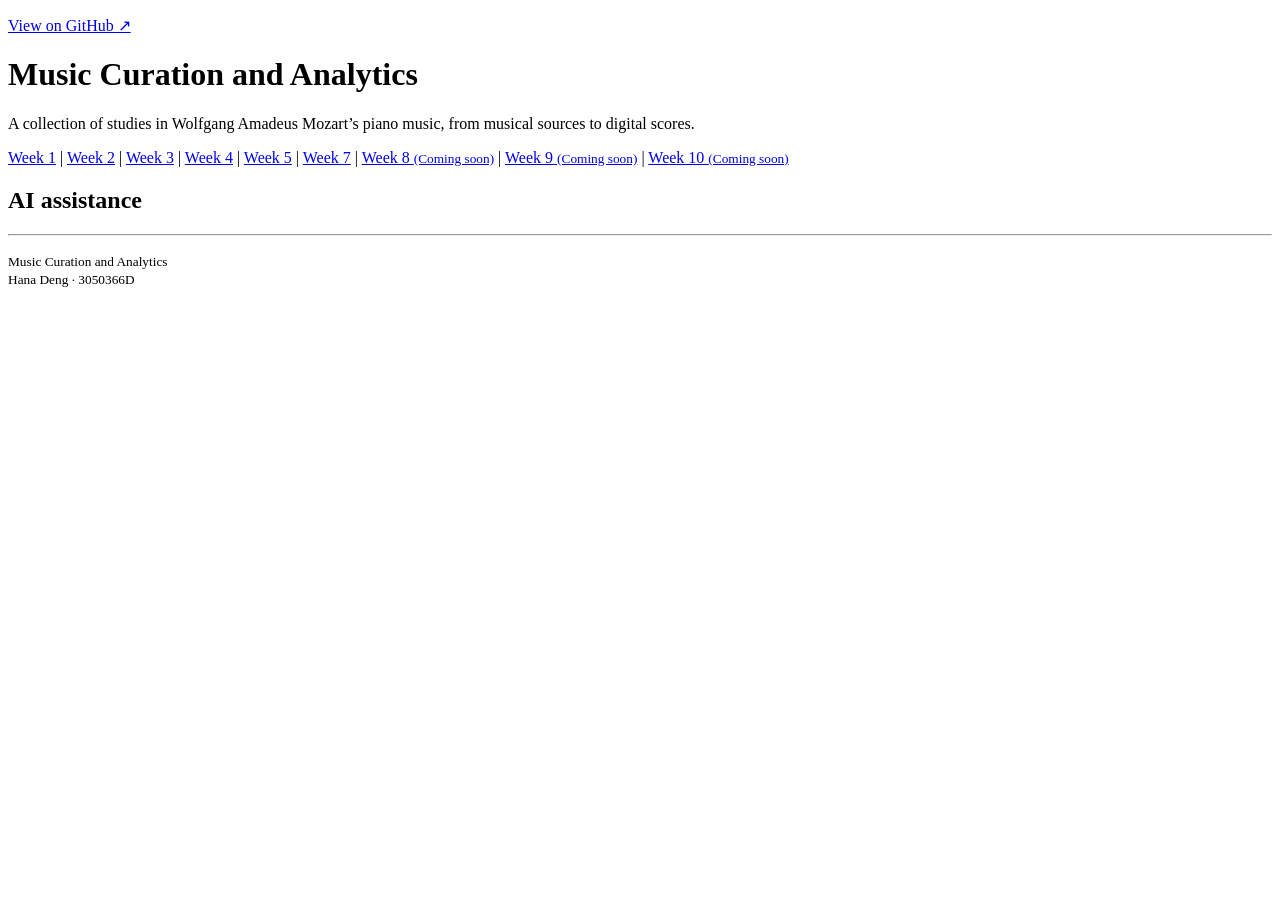
==== index.html @ 4ced94b1 "Update index.html" ====
<!doctype html>
<html lang="en">
  <head>
    <meta charset="utf-8">
    <meta name="viewport" content="width=device-width, initial-scale=1">
    <title>Home | Music Curation and Analytics</title>
  </head>
  <body>
    <p>
  <a href="https://github.com/dengyuhan0318-web/MCA-2026">View on GitHub ↗</a>
    </p>
      <h1>Music Curation and Analytics</h1>
      <p>A collection of studies in Wolfgang Amadeus Mozart’s piano music, from musical sources to digital scores.</p>
      <nav class="week-nav" aria-label="Portfolio weeks">
        <a  href="week-1.html">Week 1</a> |
        <a  href="week-2.html">Week 2</a> |
        <a  href="verovio.html">Week 3</a> |
        <a  href="week-4.html">Week 4</a> |
        <a  href="week-5.html">Week 5</a> |
        <a  href="week-7.html">Week 7</a> |
        <a href="week-8.html">Week 8 <small>(Coming soon)</small></a> |
        <a href="week-9.html">Week 9 <small>(Coming soon)</small></a> |
        <a href="week-10.html">Week 10 <small>(Coming soon)</small></a>
      </nav>
    <h2>AI assistance</h2>
<p>
  
</p>
    <footer>
  <hr>
  <p>
    <small>
      Music Curation and Analytics<br>
      Hana Deng · 3050366D
    </small>
  </p>
</footer>
  </body>
</html>
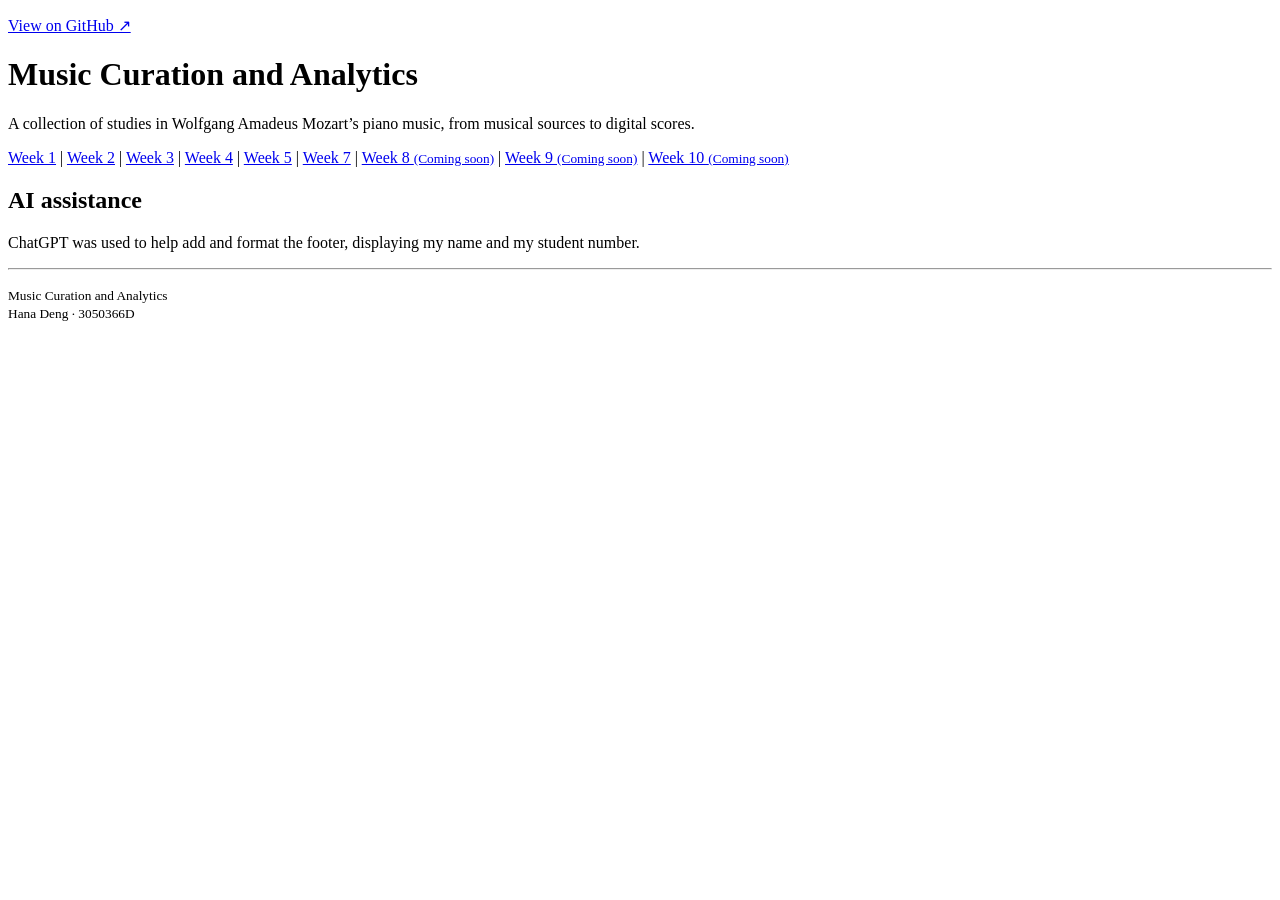
==== commit 516f52ed: "Update index.html" ====
--- a/index.html
+++ b/index.html
@@ -23,9 +23,9 @@
         <a href="week-10.html">Week 10 <small>(Coming soon)</small></a>
       </nav>
     <h2>AI assistance</h2>
-<p>
-  
-</p>
+    <p>
+  ChatGPT was used to help add and format the footer, displaying my name and my student number.
+    </p>
     <footer>
   <hr>
   <p>
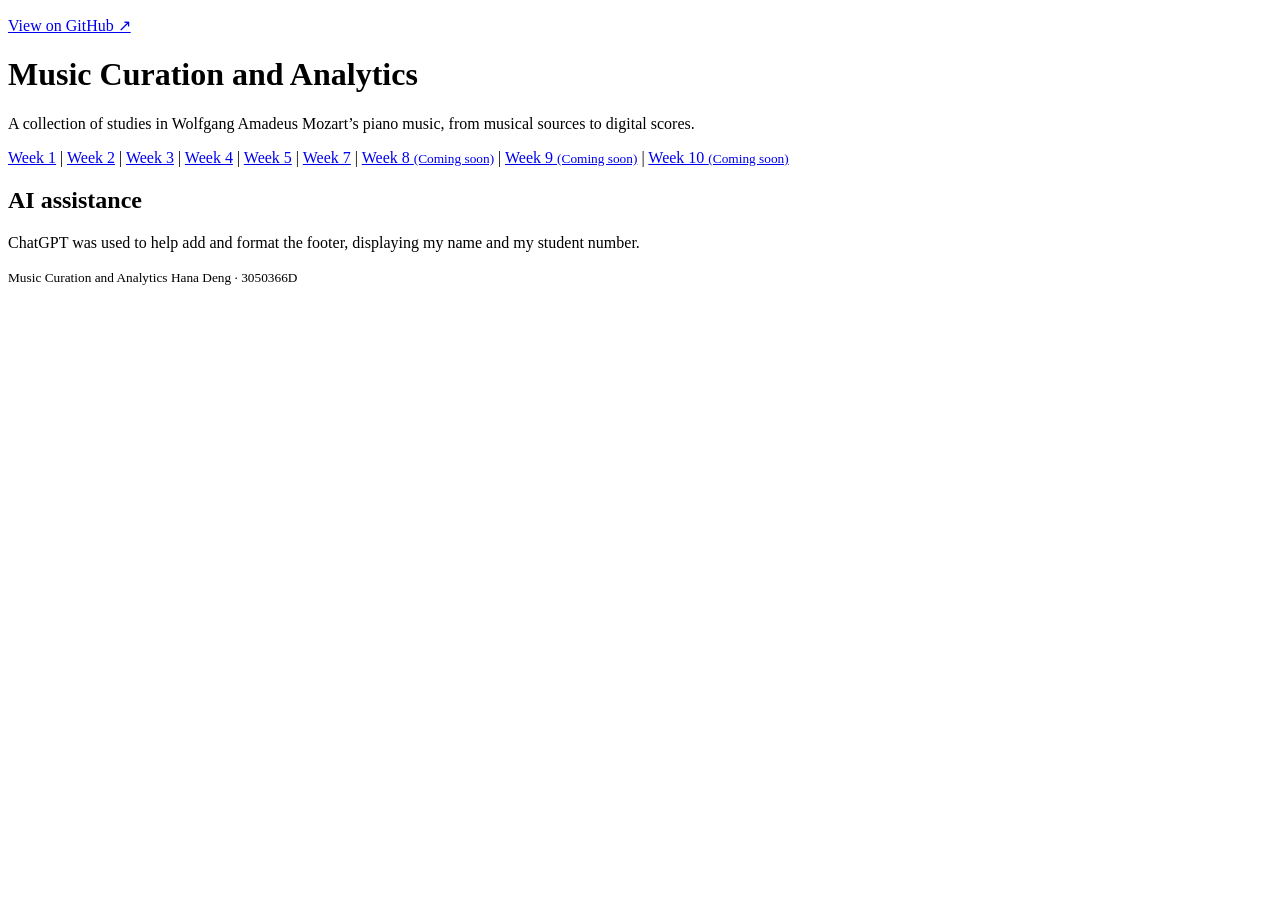
==== commit 22852c69: "Update index.html" ====
--- a/index.html
+++ b/index.html
@@ -27,10 +27,9 @@
   ChatGPT was used to help add and format the footer, displaying my name and my student number.
     </p>
     <footer>
-  <hr>
   <p>
     <small>
-      Music Curation and Analytics<br>
+      Music Curation and Analytics
       Hana Deng · 3050366D
     </small>
   </p>
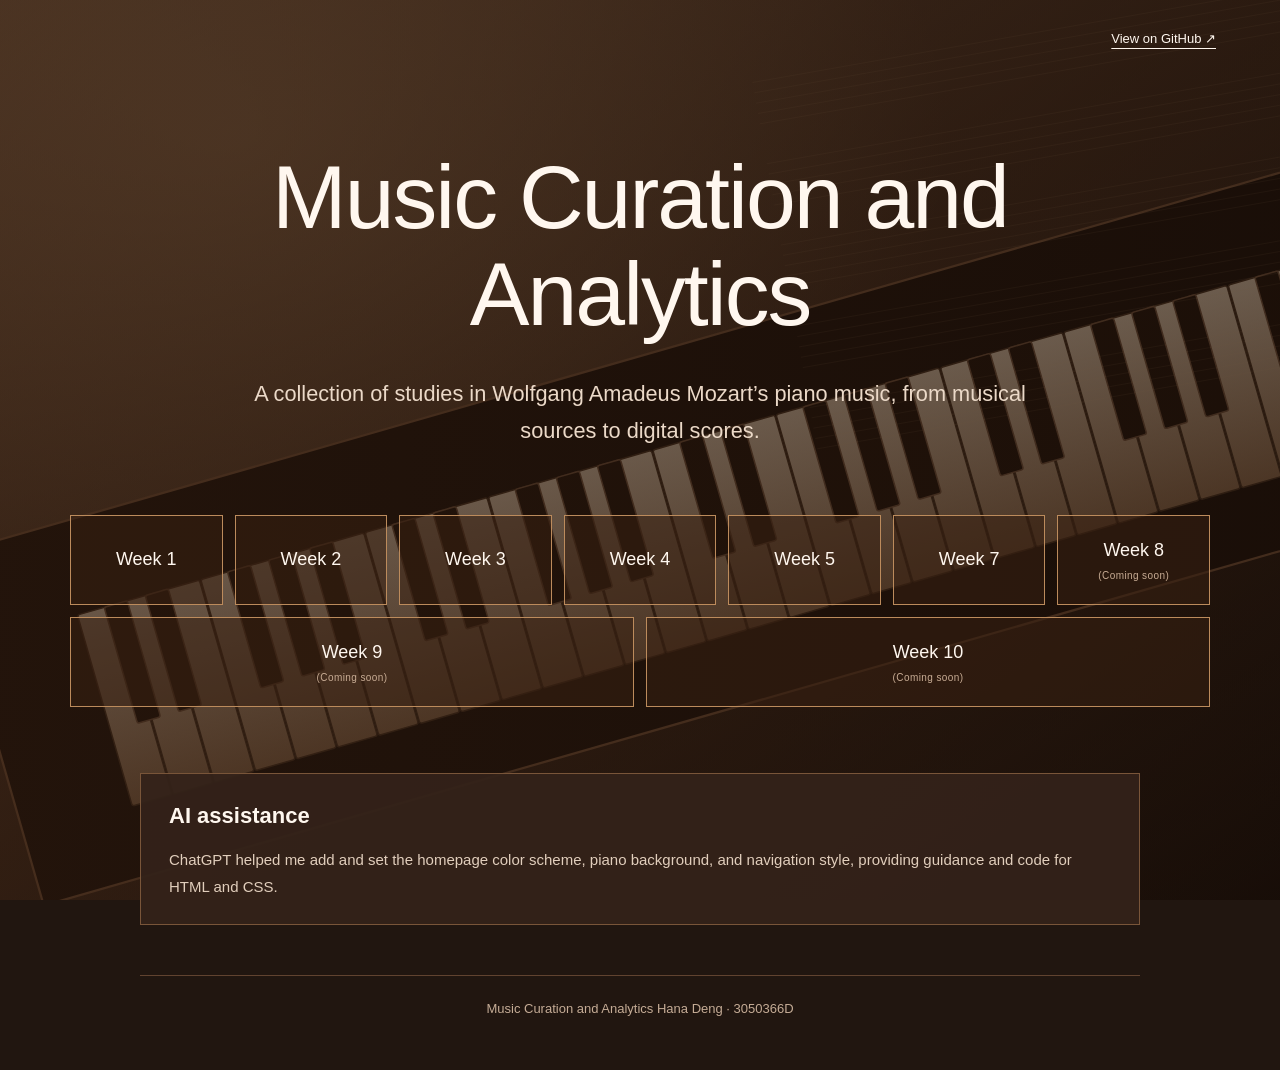
==== commit 4f87f1f3: "Update index.html" ====
--- a/index.html
+++ b/index.html
@@ -1,9 +1,118 @@
 <!doctype html>
-<html lang="en">
+<html>
   <head>
-    <meta charset="utf-8">
-    <meta name="viewport" content="width=device-width, initial-scale=1">
     <title>Home | Music Curation and Analytics</title>
+    <link rel="stylesheet" href="portfolio.css?v=20261117">
+ <style>
+  /* 1. Piano background, brown overlay and page spacing */
+  body {
+    min-height: 100vh;
+    margin: 0;
+    padding: 28px 5vw;
+    text-align: center;
+    background-color: #211610;
+    background-image:
+      linear-gradient(
+        90deg,
+        rgba(39, 22, 12, 0.62),
+        rgba(24, 13, 7, 0.55)
+      ),
+      url("piano-background-brown.svg");
+    background-position: center;
+    background-size: cover;
+    background-repeat: no-repeat;
+    background-attachment: fixed;
+  }
+
+  /* 2. GitHub link at the top of the page */
+  body > p:first-of-type {
+    margin: 0;
+    text-align: right;
+    font-size: 13px;
+  }
+
+  /* 3. Main heading */
+  body > h1 {
+    max-width: 1000px;
+    margin: 100px auto 32px;
+    font-size: clamp(44px, 7vw, 108px);
+    font-weight: 500;
+    line-height: 1.08;
+    letter-spacing: -2px;
+  }
+
+  /* 4. Introduction below the main heading */
+  body > h1 + p {
+    max-width: 800px;
+    margin: 0 auto 60px;
+    color: #ebd9c8;
+    font-size: clamp(17px, 1.7vw, 25px);
+    line-height: 1.7;
+  }
+
+  /* 5. Navigation layout and hidden text separators */
+  .week-nav {
+    margin: 0 auto 60px;
+    gap: 0;
+    font-size: 0;
+  }
+
+  /* 6. Navigation buttons with vertically stacked text */
+  .week-nav a {
+    display: flex;
+    flex-direction: column;
+    align-items: center;
+    justify-content: center;
+    flex: 1 1 140px;
+    min-height: 90px;
+    margin: 6px;
+    font-size: 18px;
+    white-space: normal;
+  }
+
+  /* 7. AI assistance heading and statement */
+  body > h2 {
+    max-width: 1000px;
+    margin: 50px auto 0;
+    padding: 24px 28px 12px;
+    border: 1px solid #795539;
+    border-bottom: 0;
+    background: rgba(51, 34, 25, 0.92);
+    text-align: left;
+    font-size: 22px;
+  }
+
+  body > h2 + p {
+    max-width: 1000px;
+    margin: 0 auto 50px;
+    padding: 0 28px 24px;
+    border: 1px solid #795539;
+    border-top: 0;
+    background: rgba(51, 34, 25, 0.92);
+    color: #e1cebc;
+    text-align: left;
+    font-size: 15px;
+    line-height: 1.8;
+  }
+
+  /* 8. Footer */
+  footer {
+    display: block;
+    max-width: 1000px;
+    margin: 0 auto;
+    padding: 22px 0;
+    border-top: 1px solid #614330;
+    text-align: center;
+  }
+
+  footer p {
+    margin: 0;
+  }
+
+  footer small {
+    font-size: 13px;
+  }
+</style>
   </head>
   <body>
     <p>
@@ -24,7 +133,7 @@
       </nav>
     <h2>AI assistance</h2>
     <p>
-  ChatGPT was used to help add and format the footer, displaying my name and my student number.
+  ChatGPT helped me add and set the homepage color scheme, piano background, and navigation style, providing guidance and code for HTML and CSS.
     </p>
     <footer>
   <p>
--- a/portfolio.css
+++ b/portfolio.css
@@ -0,0 +1 @@
+*{box-sizing:border-box}html{color-scheme:dark}body{margin:0;font-family:Arial,Helvetica,sans-serif;color:#fff7ef;background:#211610;line-height:1.65}a{color:inherit;text-underline-offset:5px}a:hover{color:#efc99e}a:focus-visible{outline:3px solid #f6dbb8;outline-offset:6px}.skip{position:absolute;top:-100px;background:#fff;color:#000;padding:12px;z-index:9}.skip:focus{top:0}.home{min-height:100svh;display:flex;flex-direction:column;background:linear-gradient(90deg,rgba(39,22,12,.62),rgba(24,13,7,.55)),url('piano-background-brown.svg') center/cover fixed}.home-top,.page-top{padding:26px 5vw;display:flex;align-items:center;justify-content:space-between;gap:25px;font-size:12px;letter-spacing:1.7px}.home-top>span{color:#d6c3b3}.home-top a,.page-top a{text-decoration:none}.hero{flex:1;width:100%;padding:clamp(70px,11vh,160px) 5vw 85px;text-align:center;display:flex;flex-direction:column;justify-content:center;align-items:center}.eyebrow{color:#dfbc96;letter-spacing:3.5px;font-size:12px;font-weight:700}.hero h1{font-size:clamp(44px,6.9vw,108px);font-weight:500;line-height:1.06;letter-spacing:-3px;margin:20px 0 30px}.intro{font-size:clamp(17px,1.7vw,25px);line-height:1.6;color:#ebd9c8;margin:0 0 58px}.week-nav{display:flex;gap:9px;flex-wrap:wrap;justify-content:center;width:100%;max-width:1450px}.week-nav a{min-width:105px;flex:1;border:1px solid #bc8b5c;background:rgba(55,32,18,.55);text-align:center;text-decoration:none;padding:16px 10px;font-size:18px;white-space:nowrap;transition:background .15s,border-color .15s}.week-nav a:hover,.week-nav a[aria-current]{background:#785033;border-color:#e4ba88;color:white}.week-nav small{display:block;font-size:10px;letter-spacing:.4px;color:#c9ad95;margin-top:2px}.home .week-nav a{display:flex;align-items:center;justify-content:center}footer{padding:22px 5vw;color:#c5ac96;font-size:13px;display:flex;justify-content:space-between;gap:20px}.page-top{border-bottom:1px solid #4c3527;letter-spacing:0;font-size:14px}.brand{font-weight:700}.page{max-width:1000px;margin:auto;padding:55px 30px 70px}.week-heading{border-bottom:1px solid #614330;margin-bottom:40px;padding-bottom:22px}.week-heading p{margin:7px 0 0;color:#ceb39a}.page article{max-width:810px}.page h1{font-size:clamp(30px,4vw,46px);line-height:1.2;letter-spacing:-1px;font-weight:500;margin:0 0 32px}.page h2{font-size:26px;line-height:1.3;margin-top:40px}.page h3{font-size:20px;margin-top:30px}.page p,.page li{color:#e1cebc;font-size:17px}.page li{padding-left:6px;margin:0 0 20px}.page strong{color:#fff4e9}.page .lead{font-size:20px;color:#dbbc9e}.score-card{padding:30px;border:1px solid #795539;background:#332219;margin:36px 0}.score-card h2{margin:10px 0}.actions{display:flex;gap:22px;flex-wrap:wrap;align-items:center;margin:28px 0}.primary{display:inline-block;background:#805435;border:1px solid #c99764;color:white;padding:13px 18px;text-decoration:none;font-size:15px}.page article a:not(.primary),.bottom-nav a{color:#efc99e}.page article a:not(.primary):hover,.bottom-nav a:hover{color:#fff4e9}.page .hint{font-size:13px;color:#cfb299}dl>div{display:grid;grid-template-columns:140px 1fr;border-bottom:1px solid #583e2c;padding:14px 0}dt{color:#ccb094}dd{margin:0}.bottom-nav{display:flex;justify-content:space-between;border-top:1px solid #614330;margin:50px 0 35px;padding-top:24px}.interior .week-nav{gap:8px}.interior .week-nav a{min-width:80px;font-size:13px;padding:10px 8px}.interior footer{border-top:1px solid #4c3527}@media(max-width:700px){.hero{padding:70px 22px 50px}.hero h1{letter-spacing:-1.5px}.intro br{display:none}.intro{margin-bottom:35px}.week-nav a{flex:1 1 28%;min-width:90px}.home-top{font-size:10px;letter-spacing:1px}.home-top,.page-top{padding:22px}.page{padding:35px 22px}.score-card{padding:22px}footer{flex-direction:column;gap:2px}.page-top{align-items:flex-start}.brand{max-width:210px}.actions{gap:18px}}
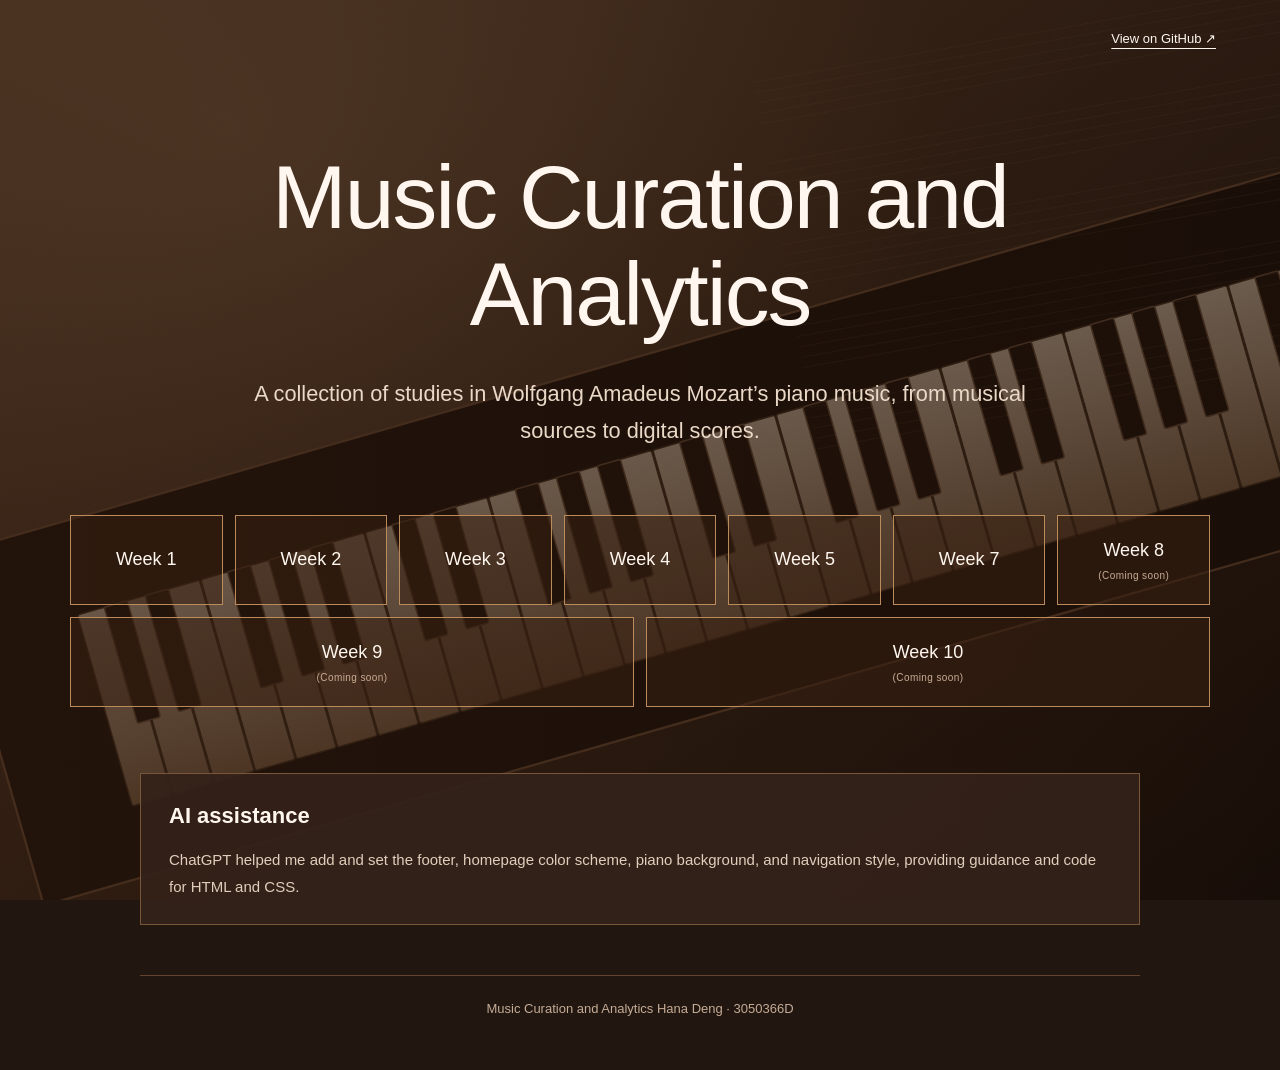
==== commit c4b1b3d7: "Update index.html" ====
--- a/index.html
+++ b/index.html
@@ -133,7 +133,7 @@
       </nav>
     <h2>AI assistance</h2>
     <p>
-  ChatGPT helped me add and set the homepage color scheme, piano background, and navigation style, providing guidance and code for HTML and CSS.
+  ChatGPT helped me add and set the footer, homepage color scheme, piano background, and navigation style, providing guidance and code for HTML and CSS.
     </p>
     <footer>
   <p>
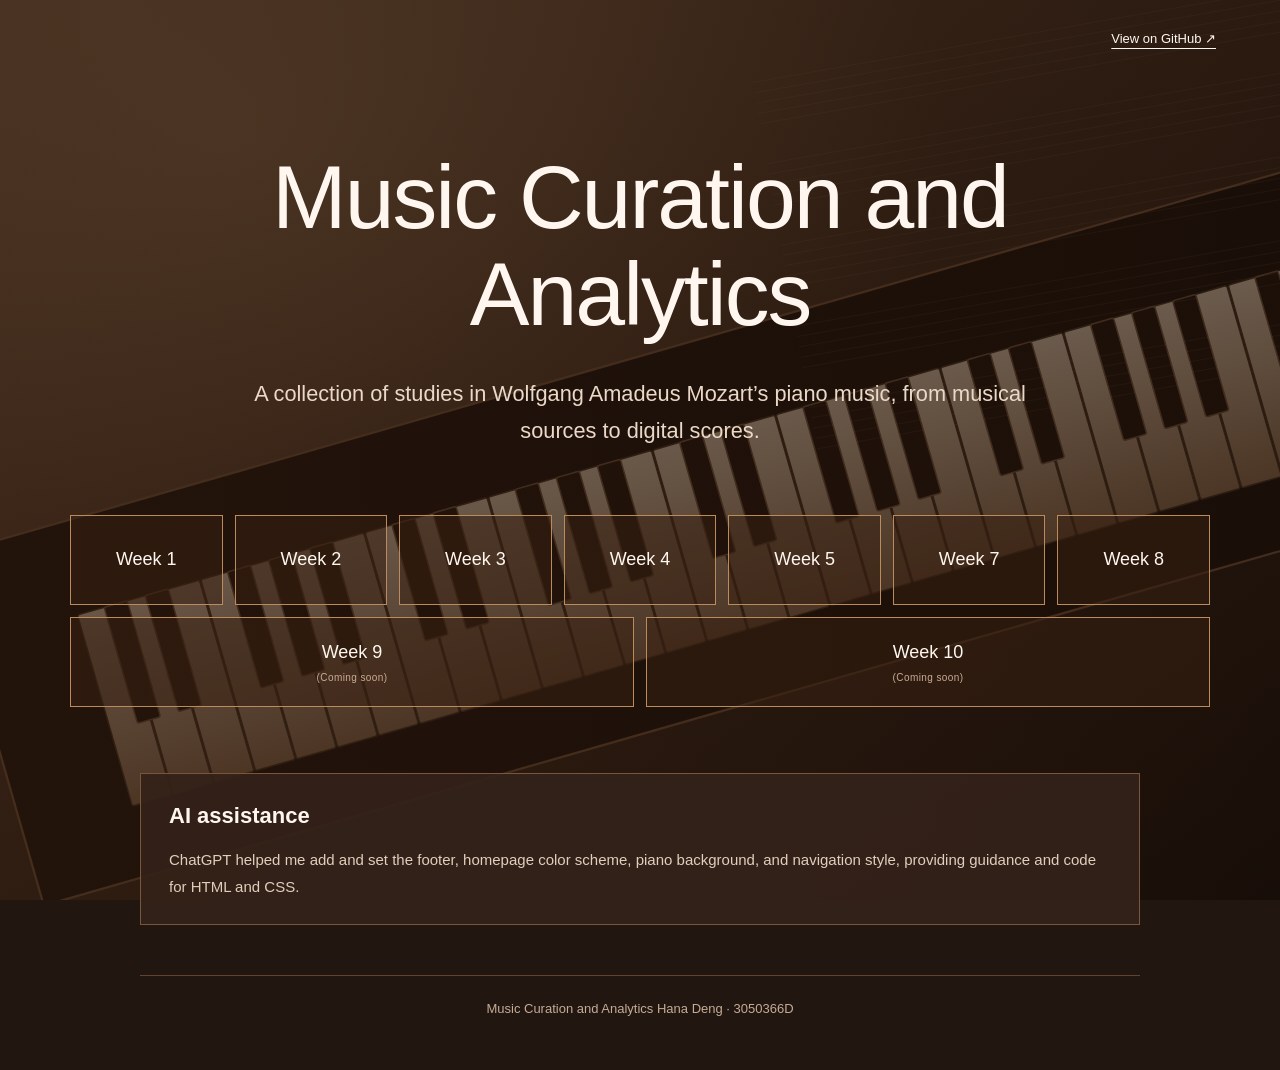
==== commit ecebac62: "Mark Week 8 as available on the homepage" ====
--- a/index.html
+++ b/index.html
@@ -127,7 +127,7 @@
         <a  href="week-4.html">Week 4</a> |
         <a  href="week-5.html">Week 5</a> |
         <a  href="week-7.html">Week 7</a> |
-        <a href="week-8.html">Week 8 <small>(Coming soon)</small></a> |
+        <a href="week-8.html">Week 8</a> |
         <a href="week-9.html">Week 9 <small>(Coming soon)</small></a> |
         <a href="week-10.html">Week 10 <small>(Coming soon)</small></a>
       </nav>
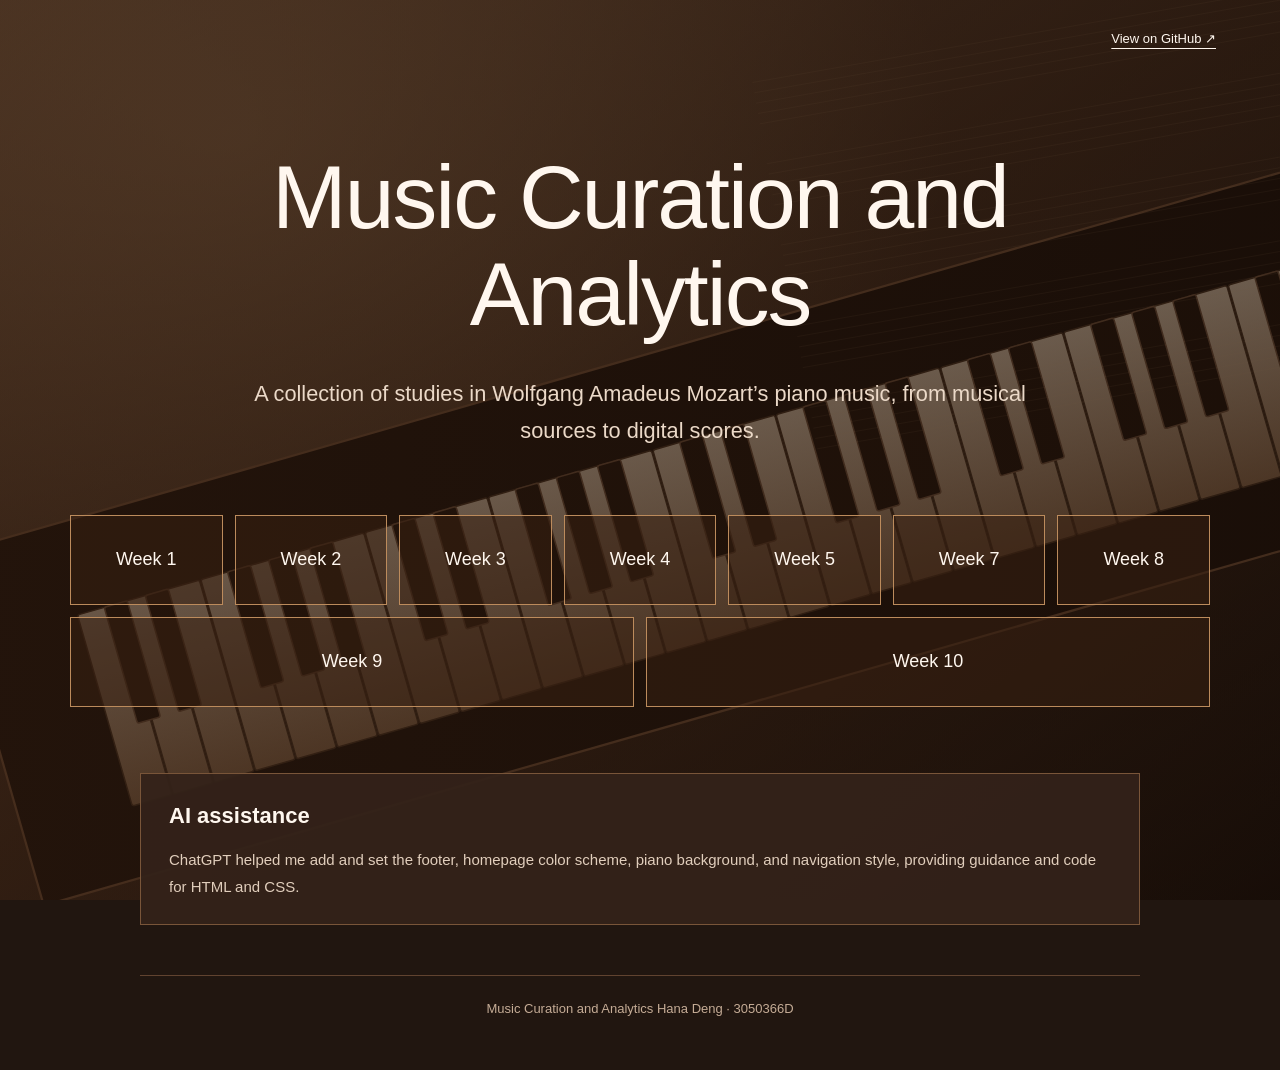
==== commit a0768a46: "Remove Coming soon from homepage navigation" ====
--- a/index.html
+++ b/index.html
@@ -128,8 +128,8 @@
         <a  href="week-5.html">Week 5</a> |
         <a  href="week-7.html">Week 7</a> |
         <a href="week-8.html">Week 8</a> |
-        <a href="week-9.html">Week 9 <small>(Coming soon)</small></a> |
-        <a href="week-10.html">Week 10 <small>(Coming soon)</small></a>
+        <a href="week-9.html">Week 9</a> |
+        <a href="week-10.html">Week 10</a>
       </nav>
     <h2>AI assistance</h2>
     <p>
